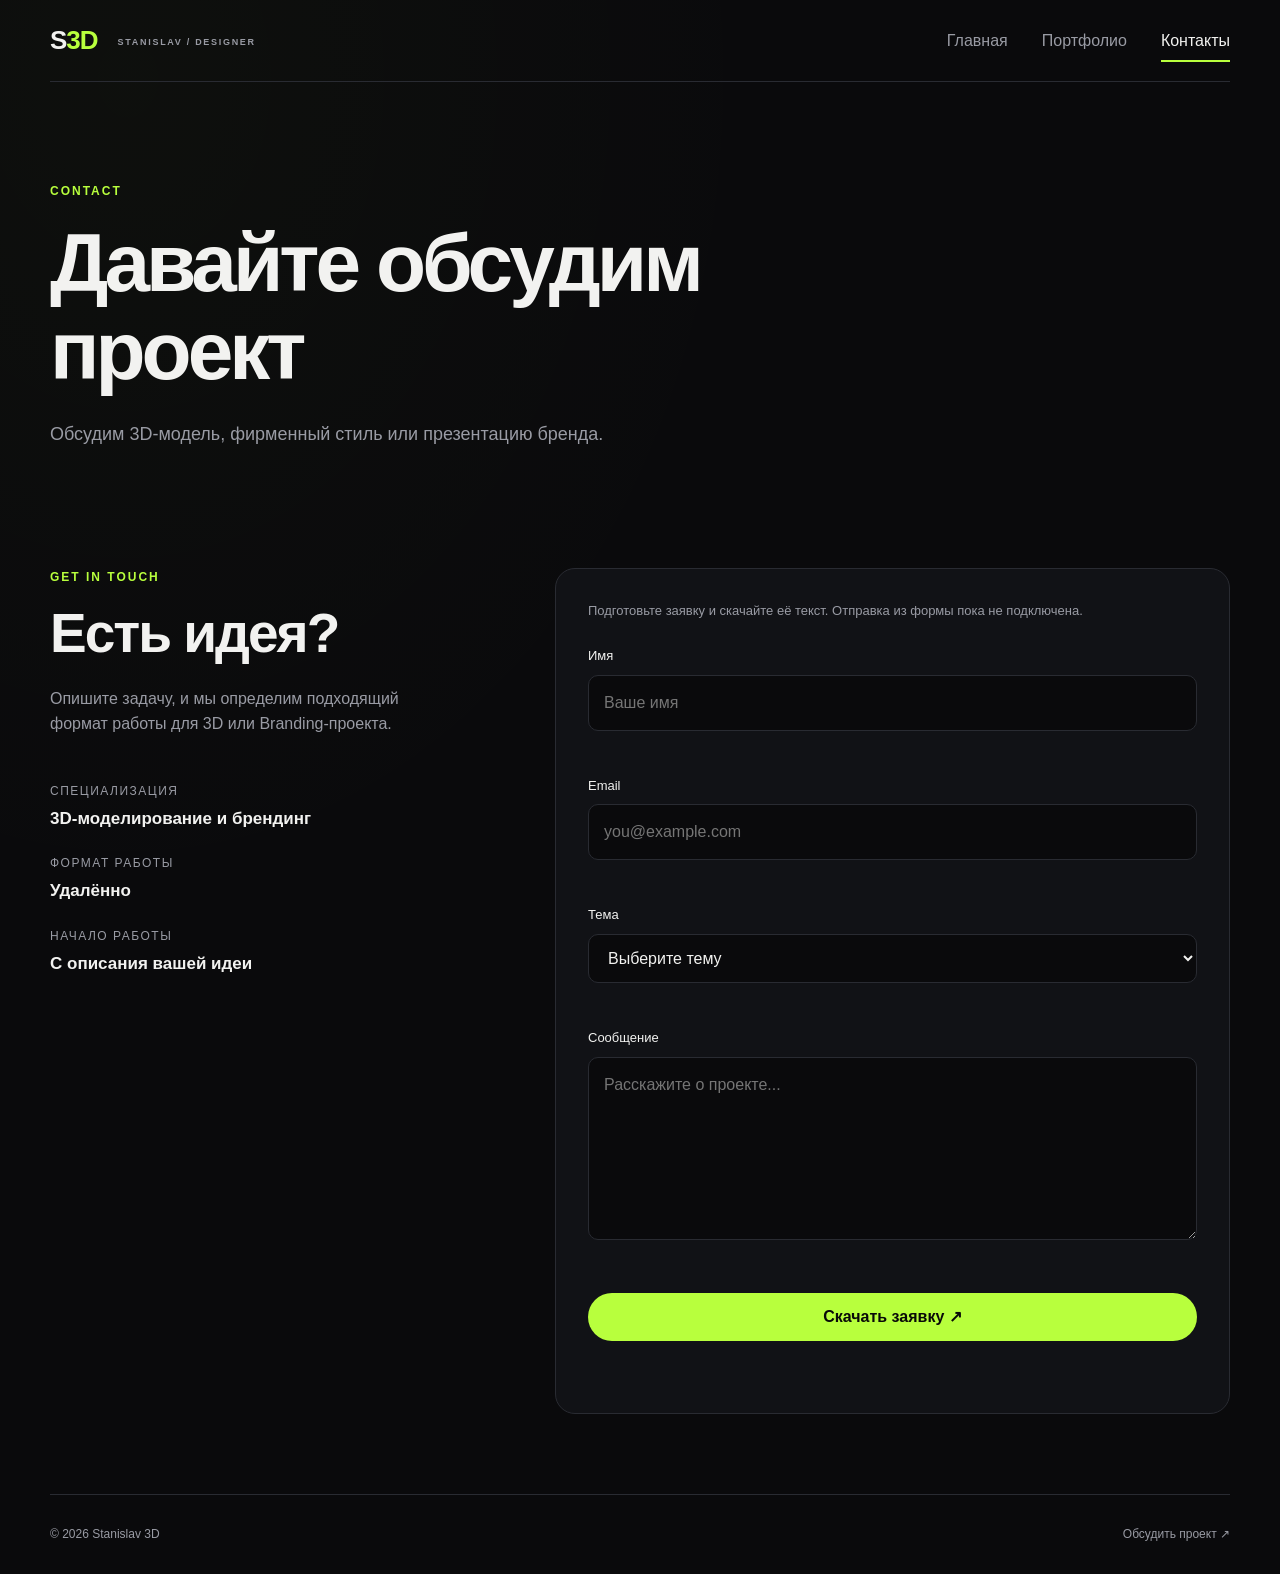
==== contacts.html @ 618aa7d1 "Initial commit" ====
<!DOCTYPE html>
<html lang="ru">
<head>
  <meta charset="UTF-8">
  <meta name="viewport" content="width=device-width, initial-scale=1.0">
  <meta name="description" content="Контакты и форма обратной связи.">
  <title>Stanislav 3D — Контакты</title>
  <link rel="icon" href="favicon.svg" type="image/svg+xml">
  <link rel="stylesheet" href="css/style.css">
</head>
<body>
  <a class="skip-link" href="#main">Перейти к содержимому</a>
  <header class="site-header">
    <a class="logo" href="index.html">S<span>3D</span></a>
    <button class="menu-toggle" aria-controls="mainNav" aria-label="Открыть меню" aria-expanded="false">☰</button>
    <nav id="mainNav" class="main-nav" aria-label="Основная навигация">
      <a href="index.html">Главная</a>
      <a href="portfolio.html">Портфолио</a>
      <a class="active" aria-current="page" href="contacts.html">Контакты</a>
    </nav>
  </header>

  <main id="main">
    <section class="page-hero">
      <p class="eyebrow">CONTACT</p>
      <h1>Давайте обсудим проект</h1>
      <p>Обсудим 3D-модель, фирменный стиль или презентацию бренда.</p>
    </section>

    <section class="section contact-section">
      <div class="contact-details">
        <p class="eyebrow">GET IN TOUCH</p>
        <h2>Есть идея?</h2>
        <p>Опишите задачу, и мы определим подходящий формат работы для 3D или Branding-проекта.</p>
        <div class="contact-list">
          <div><span>Специализация</span><strong>3D-моделирование и брендинг</strong></div>
          <div><span>Формат работы</span><strong>Удалённо</strong></div>
          <div><span>Начало работы</span><strong>С описания вашей идеи</strong></div>
        </div>
      </div>

      <form aria-describedby="formNote" id="contactForm" class="contact-form" novalidate>
        <p id="formNote" class="form-note">Подготовьте заявку и скачайте её текст. Отправка из формы пока не подключена.</p>
        <div class="form-row">
          <label for="name">Имя</label>
          <input id="name" required aria-describedby="nameError" name="name" autocomplete="name" minlength="2" maxlength="80" type="text" placeholder="Ваше имя">
          <small class="error" id="nameError"></small>
        </div>
        <div class="form-row">
          <label for="email">Email</label>
          <input id="email" required aria-describedby="emailError" name="email" autocomplete="email" maxlength="254" type="email" placeholder="you@example.com">
          <small class="error" id="emailError"></small>
        </div>
        <div class="form-row">
          <label for="subject">Тема</label>
          <select id="subject" required aria-describedby="subjectError" name="subject">
            <option value="">Выберите тему</option>
            <option value="3d">3D-моделирование</option>
            <option value="branding">Branding и фирменный стиль</option>
          </select>
          <small class="error" id="subjectError"></small>
        </div>
        <div class="form-row">
          <label for="message">Сообщение</label>
          <textarea id="message" required aria-describedby="messageError" name="message" minlength="10" maxlength="3000" rows="6" placeholder="Расскажите о проекте..."></textarea>
          <small class="error" id="messageError"></small>
        </div>
        <button class="btn btn-primary form-submit" type="submit">Скачать заявку ↗</button>
        <p id="formStatus" class="form-status" role="status"></p>
      </form>
    </section>
  </main>

  <footer class="site-footer">
    <span>© 2026 Stanislav 3D</span>
    <a href="contacts.html">Обсудить проект ↗</a>
  </footer>
  <script src="js/main.js"></script>
  <script src="js/form.js"></script>
</body>
</html>
---- css/style.css ----
:root {
  --bg: #0a0a0c;
  --surface: #111216;
  --surface-2: #17181d;
  --text: #f2f2f0;
  --muted: #999ba4;
  --line: #292b32;
  --accent: #b8ff3d;
  --danger: #ff6b6b;
  --max: 1180px;
  --radius: 20px;
}

* { box-sizing: border-box; margin: 0; padding: 0; }
html { scroll-behavior: smooth; }
body {
  background: var(--bg);
  color: var(--text);
  font-family: Arial, Helvetica, sans-serif;
  line-height: 1.6;
}
a { color: inherit; text-decoration: none; }
button, input, textarea, select { font: inherit; }
button { cursor: pointer; }

.site-header {
  width: min(var(--max), calc(100% - 40px));
  margin: 0 auto;
  min-height: 82px;
  display: flex;
  align-items: center;
  justify-content: space-between;
  border-bottom: 1px solid var(--line);
}
.logo { font-size: 26px; font-weight: 800; letter-spacing: -1px; }
.logo span { color: var(--accent); }
.main-nav { display: flex; gap: 34px; }
.main-nav a { color: var(--muted); position: relative; transition: color .25s ease; }
.main-nav a:hover, .main-nav a.active { color: var(--text); }
.main-nav a.active::after {
  content: "";
  position: absolute;
  left: 0; right: 0; bottom: -9px;
  height: 2px;
  background: var(--accent);
}
.menu-toggle { display: none; background: none; border: 0; color: var(--text); font-size: 26px; }

.hero {
  width: min(var(--max), calc(100% - 40px));
  min-height: 650px;
  margin: 0 auto;
  display: grid;
  grid-template-columns: 1.15fr .85fr;
  gap: 70px;
  align-items: center;
}
.eyebrow { color: var(--accent); font-size: 12px; letter-spacing: 2px; font-weight: 700; margin-bottom: 18px; }
.hero h1, .page-hero h1 { font-size: clamp(46px, 7vw, 82px); line-height: .98; letter-spacing: -4px; max-width: 800px; }
.hero h1 span { color: var(--accent); }
.hero-text { max-width: 590px; color: var(--muted); font-size: 18px; margin: 28px 0; }
.hero-actions { display: flex; gap: 12px; flex-wrap: wrap; }

.btn {
  display: inline-flex; align-items: center; justify-content: center;
  min-height: 48px; padding: 0 24px; border-radius: 100px;
  border: 1px solid var(--line); transition: transform .25s ease, background .25s ease, color .25s ease;
}
.btn:hover { transform: translateY(-3px); }
.btn-primary { background: var(--accent); color: #090a08; border-color: var(--accent); font-weight: 700; }
.btn-secondary { color: var(--text); background: transparent; }

.hero-slider {
  min-height: 420px; border: 1px solid var(--line); border-radius: var(--radius);
  background: linear-gradient(145deg, #17191e, #0c0d10);
  padding: 28px; display: flex; flex-direction: column; justify-content: space-between;
  overflow: hidden;
}
.slides { position: relative; min-height: 330px; }
.slide {
  position: absolute; inset: 0; opacity: 0; transform: translateX(30px);
  transition: opacity .45s ease, transform .45s ease;
  display: flex; flex-direction: column; justify-content: space-between;
}
.slide.active { opacity: 1; transform: translateX(0); }
.slide::before {
  content: ""; position: absolute; width: 180px; height: 180px; border-radius: 50%;
  background: var(--accent); filter: blur(70px); opacity: .12; right: 15%; top: 20%;
}
.slide-number { font-size: 13px; color: var(--muted); }
.slide h2 { font-size: 48px; line-height: 1; margin: 10px 0; }
.slide p, .slide span { color: var(--muted); font-size: 13px; letter-spacing: 1px; }
.slider-controls { display: flex; align-items: center; gap: 15px; }
.slider-controls button {
  width: 42px; height: 42px; border-radius: 50%; border: 1px solid var(--line);
  color: var(--text); background: transparent;
}
.slider-dots { display: flex; gap: 7px; flex: 1; }
.slider-dot { width: 22px; height: 3px; border: 0; background: var(--line); }
.slider-dot.active { background: var(--accent); }

.section { width: min(var(--max), calc(100% - 40px)); margin: 0 auto; padding: 100px 0; }
.section-heading { display: flex; justify-content: space-between; gap: 40px; margin-bottom: 45px; }
.section h2 { font-size: clamp(34px, 5vw, 55px); line-height: 1.05; letter-spacing: -2px; }
.section-note { color: var(--muted); max-width: 330px; }
.feature-grid { display: grid; grid-template-columns: repeat(3, 1fr); gap: 18px; }
.feature-card {
  background: var(--surface); border: 1px solid var(--line); border-radius: var(--radius);
  padding: 30px; min-height: 260px; transition: transform .25s ease, border-color .25s ease;
}
.feature-card:hover { transform: translateY(-7px); border-color: #464953; }
.feature-icon { color: var(--accent); font-size: 12px; letter-spacing: 2px; font-weight: 700; }
.feature-card h3 { font-size: 27px; margin: 65px 0 12px; }
.feature-card p, .showcase p { color: var(--muted); }
.showcase { display: grid; grid-template-columns: 1fr 1fr; gap: 60px; align-items: center; }
.showcase p { max-width: 560px; margin: 22px 0; }
.text-link { color: var(--accent); font-weight: 700; }
.showcase-box {
  min-height: 330px; border: 1px solid var(--line); border-radius: var(--radius);
  background: radial-gradient(circle at 50% 45%, #273020, #111216 45%, #0a0a0c 75%);
  display: grid; place-items: center; position: relative; overflow: hidden;
}
.showcase-box img { display: block; width: 100%; height: 100%; min-height: 330px; object-fit: cover; opacity: .82; }
.showcase-box span { position: absolute; bottom: 22px; left: 24px; font-size: 11px; letter-spacing: 2px; color: var(--muted); }

.page-hero { width: min(var(--max), calc(100% - 40px)); margin: 0 auto; padding: 100px 0 40px; }
.page-hero p:last-child { color: var(--muted); max-width: 600px; margin-top: 25px; font-size: 18px; }

.filters { display: flex; gap: 10px; margin-bottom: 28px; flex-wrap: wrap; }
.filter-btn { padding: 10px 20px; border-radius: 100px; border: 1px solid var(--line); background: transparent; color: var(--muted); transition: .25s; }
.filter-btn:hover, .filter-btn.active { color: #090a08; background: var(--accent); border-color: var(--accent); }
.project-grid { display: grid; grid-template-columns: repeat(2, 1fr); gap: 18px; }
.project-card { background: var(--surface); border: 1px solid var(--line); border-radius: var(--radius); overflow: hidden; animation: appear .4s ease; }
.project-card.hidden { display: none; }
.project-visual { height: 290px; display: grid; place-items: center; font-size: 58px; font-weight: 800; letter-spacing: -4px; position: relative; overflow: hidden; }
.project-visual img { width: 100%; height: 100%; object-fit: cover; object-position: center; opacity: .72; transition: transform .4s ease, opacity .4s ease; }
.project-card:hover .project-visual img { transform: scale(1.04); opacity: .9; }
.project-visual span { position: absolute; z-index: 1; }
.project-visual::after { content: ""; position: absolute; width: 180px; height: 180px; border: 1px solid #ffffff20; transform: rotate(45deg); }
.visual-3d { background: radial-gradient(circle, #30362a, #12140f 60%); }
.project-info { padding: 24px; }
.project-info span { color: var(--accent); font-size: 11px; letter-spacing: 1.5px; }
.project-info h2 { font-size: 28px; margin: 8px 0; letter-spacing: -1px; }
.project-info p { color: var(--muted); }
.render-gallery { margin-top: 110px; }
.gallery-heading { margin-bottom: 28px; }
.render-grid { display: grid; grid-template-columns: repeat(2, 1fr); gap: 18px; }
.render-item { min-height: 290px; margin: 0; border: 1px solid var(--line); border-radius: var(--radius); background: #050506; overflow: hidden; }
.render-item-wide { grid-column: span 2; }
.render-item img { display: block; width: 100%; height: 100%; min-height: 290px; object-fit: cover; transition: transform .45s ease; }
.render-item:hover img { transform: scale(1.03); }
.filterable-project.hidden { display: none; }
.branding-gallery { margin-top: 110px; }
.branding-grid { display: grid; grid-template-columns: repeat(2, 1fr); gap: 18px; }
.branding-item { min-height: 260px; margin: 0; border: 1px solid var(--line); border-radius: var(--radius); background: #050506; overflow: hidden; }
.branding-item-featured { grid-column: span 2; }
.branding-item img { display: block; width: 100%; height: 100%; min-height: 260px; object-fit: cover; transition: transform .45s ease; }
.branding-item:hover img { transform: scale(1.02); }

.three-layout { display: grid; grid-template-columns: 1.7fr .7fr; gap: 20px; }
.three-container { min-height: 560px; background: #08090b; border: 1px solid var(--line); border-radius: var(--radius); position: relative; overflow: hidden; }
.three-container canvas { display: block; width: 100%; height: 100%; }
.three-loading { position: absolute; inset: 0; display: grid; place-items: center; color: var(--muted); pointer-events: none; }
.three-info { background: var(--surface); border: 1px solid var(--line); border-radius: var(--radius); padding: 30px; align-self: stretch; }
.three-info h3 { font-size: 27px; margin: 35px 0 15px; }
.three-info p { color: var(--muted); margin-bottom: 18px; }
code { color: var(--accent); }

.contact-section { display: grid; grid-template-columns: .8fr 1.2fr; gap: 80px; }
.contact-details h2 { font-size: 55px; line-height: 1; letter-spacing: -2px; }
.contact-details > p:not(.eyebrow) { color: var(--muted); margin: 25px 0 45px; max-width: 400px; }
.contact-list { display: grid; gap: 22px; }
.contact-list div { display: grid; gap: 4px; }
.contact-list span { color: var(--muted); font-size: 12px; text-transform: uppercase; letter-spacing: 1.5px; }
.contact-list strong { font-size: 17px; }
.contact-form { background: var(--surface); border: 1px solid var(--line); border-radius: var(--radius); padding: 32px; }
.form-row { margin-bottom: 22px; }
.form-row label { display: block; font-size: 13px; margin-bottom: 8px; }
.form-row input, .form-row textarea, .form-row select {
  width: 100%; border: 1px solid var(--line); border-radius: 10px; background: var(--bg);
  color: var(--text); padding: 14px 15px; outline: none; transition: border-color .2s;
}
.form-row textarea { resize: vertical; min-height: 140px; }
.form-row input:focus, .form-row textarea:focus, .form-row select:focus { border-color: var(--accent); }
.form-row.invalid input, .form-row.invalid textarea, .form-row.invalid select { border-color: var(--danger); }
.error { display: block; color: var(--danger); min-height: 18px; margin-top: 5px; font-size: 12px; }
.form-submit { border: 0; width: 100%; }
.form-status { min-height: 25px; margin-top: 15px; font-size: 14px; }
.form-status.success { color: var(--accent); }
.form-status.error-status { color: var(--danger); }

.site-footer {
  width: min(var(--max), calc(100% - 40px)); margin: 0 auto; padding: 30px 0;
  border-top: 1px solid var(--line); display: flex; justify-content: space-between;
  color: var(--muted); font-size: 12px;
}

@keyframes appear { from { opacity: 0; transform: translateY(10px); } to { opacity: 1; transform: translateY(0); } }

@media (max-width: 850px) {
  .hero { grid-template-columns: 1fr; padding: 70px 0; }
  .hero-slider { min-height: 360px; }
  .feature-grid, .project-grid { grid-template-columns: 1fr; }
  .render-grid { grid-template-columns: 1fr; }
  .render-item-wide { grid-column: auto; }
  .branding-grid { grid-template-columns: 1fr; }
  .branding-item-featured { grid-column: auto; }
  .showcase, .contact-section, .three-layout { grid-template-columns: 1fr; }
  .section-heading { display: block; }
  .section-note { margin-top: 18px; }
}
@media (max-width: 650px) {
  .site-header { width: min(var(--max), calc(100% - 28px)); }
  .main-nav {
    position: absolute; top: 72px; left: 14px; right: 14px; z-index: 10;
    background: var(--surface); border: 1px solid var(--line); border-radius: 14px;
    padding: 15px; display: none; flex-direction: column; gap: 0;
  }
  .main-nav.open { display: flex; animation: appear .2s ease; }
  .main-nav a { padding: 12px; }
  .main-nav a.active::after { display: none; }
  .menu-toggle { display: block; }
  .hero, .section, .page-hero { width: min(var(--max), calc(100% - 28px)); }
  .hero h1, .page-hero h1 { font-size: 48px; letter-spacing: -2.5px; }
  .section { padding: 70px 0; }
  .hero { min-height: auto; }
  .contact-form { padding: 22px; }
  .three-container { min-height: 400px; }
  .site-footer { width: min(var(--max), calc(100% - 28px)); flex-direction: column; gap: 7px; }
}/* Shared finishing layer: accessible controls and responsive editorial layout. */
[hidden] { display: none !important; }
:focus-visible { outline: 2px solid var(--accent); outline-offset: 5px; }
.skip-link { position: fixed; top: -80px; left: 20px; z-index: 100; padding: 12px 20px; background: var(--accent); color: var(--bg); }
.skip-link:focus { top: 12px; }
body { background-image: radial-gradient(ellipse at 10% 5%, #b8ff3d06, transparent 40%); }
.site-header { position: relative; z-index: 20; }
.logo::after { content: 'STANISLAV / DESIGNER'; font-size: 9px; letter-spacing: 1.7px; color: var(--muted); margin-left: 20px; vertical-align: middle; }
.hero { grid-template-columns: 1fr 1fr; gap: 48px; padding: 76px 0; }
.hero h1 { font-size: clamp(58px, 6.6vw, 90px); line-height: 1.02; }
.hero h1 span { display: block; }
.hero-text { font-size: 17px; max-width: 450px; }
.hero-slider { padding: 22px; min-height: 510px; background: #111216; border-radius: 8px; }
.slides { min-height: 405px; }
.slide { pointer-events: none; transform: translateX(16px); }
.slide.active { pointer-events: auto; }
.slide::before { display: none; }
.slide-image { width: 100%; height: 245px; object-fit: contain; border-radius: 4px; }
.slide h2 { font-size: 32px; letter-spacing: -1px; }
.slide p { font-size: 10px; color: var(--accent); }
.slide-number { letter-spacing: 1.5px; font-size: 10px; }
.slider-controls { margin-top: 20px; padding-top: 18px; border-top: 1px solid var(--line); }
.slider-controls button { flex-shrink: 0; transition: border-color .2s, background .2s; }
.slider-controls button:hover { border-color: var(--accent); }
.slider-controls .slider-dot { width: 30px; height: 44px; border: none; border-radius: 0; background: linear-gradient(var(--line),var(--line)) center / 100% 3px no-repeat; }
.slider-controls .slider-dot.active { background-image: linear-gradient(var(--accent),var(--accent)); }
.section { padding: 80px 0; }
.feature-grid { grid-template-columns: repeat(2,minmax(0,1fr)); }
.feature-card { border-radius: 8px; }
.feature-card h3 { margin-top: 35px; }
.showcase { border-top: 1px solid var(--line); }
.showcase-box { border-radius: 8px; }
.showcase-box span { background: #0a0a0cee; color: var(--text); padding: 6px 10px; }
.project-visual::after { display: none; }
.project-visual img { opacity: 1; object-fit: contain; }
.project-visual span { bottom: 16px; right: 16px; background: var(--accent); color: var(--bg); padding: 8px 14px; border-radius: 30px; font-size: 12px; letter-spacing: 0; }
.project-card { border-radius: 8px; }
.results-count { color: var(--muted); font-size: 13px; margin: -12px 0 24px; }
.render-item img, .branding-item img { height: auto; min-height: 0; object-fit: contain; }
.render-item, .branding-item { min-height: 0; align-self: start; border-radius: 8px; }
.three-container { height: 560px; min-height: 0; }
.three-loading { text-align: center; padding: 28px; background: #08090be6; z-index: 1; }
.viewer-controls { display: grid; gap: 10px; margin: 25px 0; }
.viewer-controls .btn { justify-content: flex-start; border-radius: 8px; }
.viewer-controls [aria-pressed='true'] { color: var(--bg); background: var(--accent); }
.viewer-controls input { width: 100%; height: 40px; background: transparent; border: 1px solid var(--line); cursor: pointer; }
button:disabled, input:disabled { opacity: .45; cursor: wait; }
.model-status, .form-note { color: var(--muted); font-size: 13px; }
.form-note { margin-bottom: 24px; }
.form-row input, .form-row textarea, .form-row select { font-size: 16px; }
.page-hero h1 { line-height: 1.07; }
.contact-section { gap: 55px; }
.three-section { scroll-margin-top: 24px; }
@media (max-width: 1000px) { .hero { gap: 28px; } .hero h1 { font-size: 66px; } .three-layout { grid-template-columns: 1.4fr 1fr; } }
@media (max-width: 850px) { .hero, .three-layout { grid-template-columns: minmax(0,1fr); } .hero { padding-top: 55px; } .hero-slider { min-height: 500px; } .slide-image { height: 260px; } .contact-section { gap: 35px; } }
@media (max-width: 650px) { .logo::after { display: none; } .feature-grid { grid-template-columns: minmax(0,1fr); } .hero h1 { font-size: clamp(48px,12vw,68px); } .hero { gap: 42px; } .hero-slider { padding: 18px; min-height: 460px; } .slides { min-height: 360px; } .slide-image { height: 220px; } .page-hero { padding-top: 65px; } .page-hero h1 { font-size: 44px; overflow-wrap: anywhere; } .section { padding: 55px 0; } .three-container { height: 390px; } .main-nav { top: 78px; } .contact-form { padding: 20px; } .section h2 { font-size: 34px; } }
@media (prefers-reduced-motion: reduce) { *, *::before, *::after { animation: none !important; transition: none !important; scroll-behavior: auto !important; } }
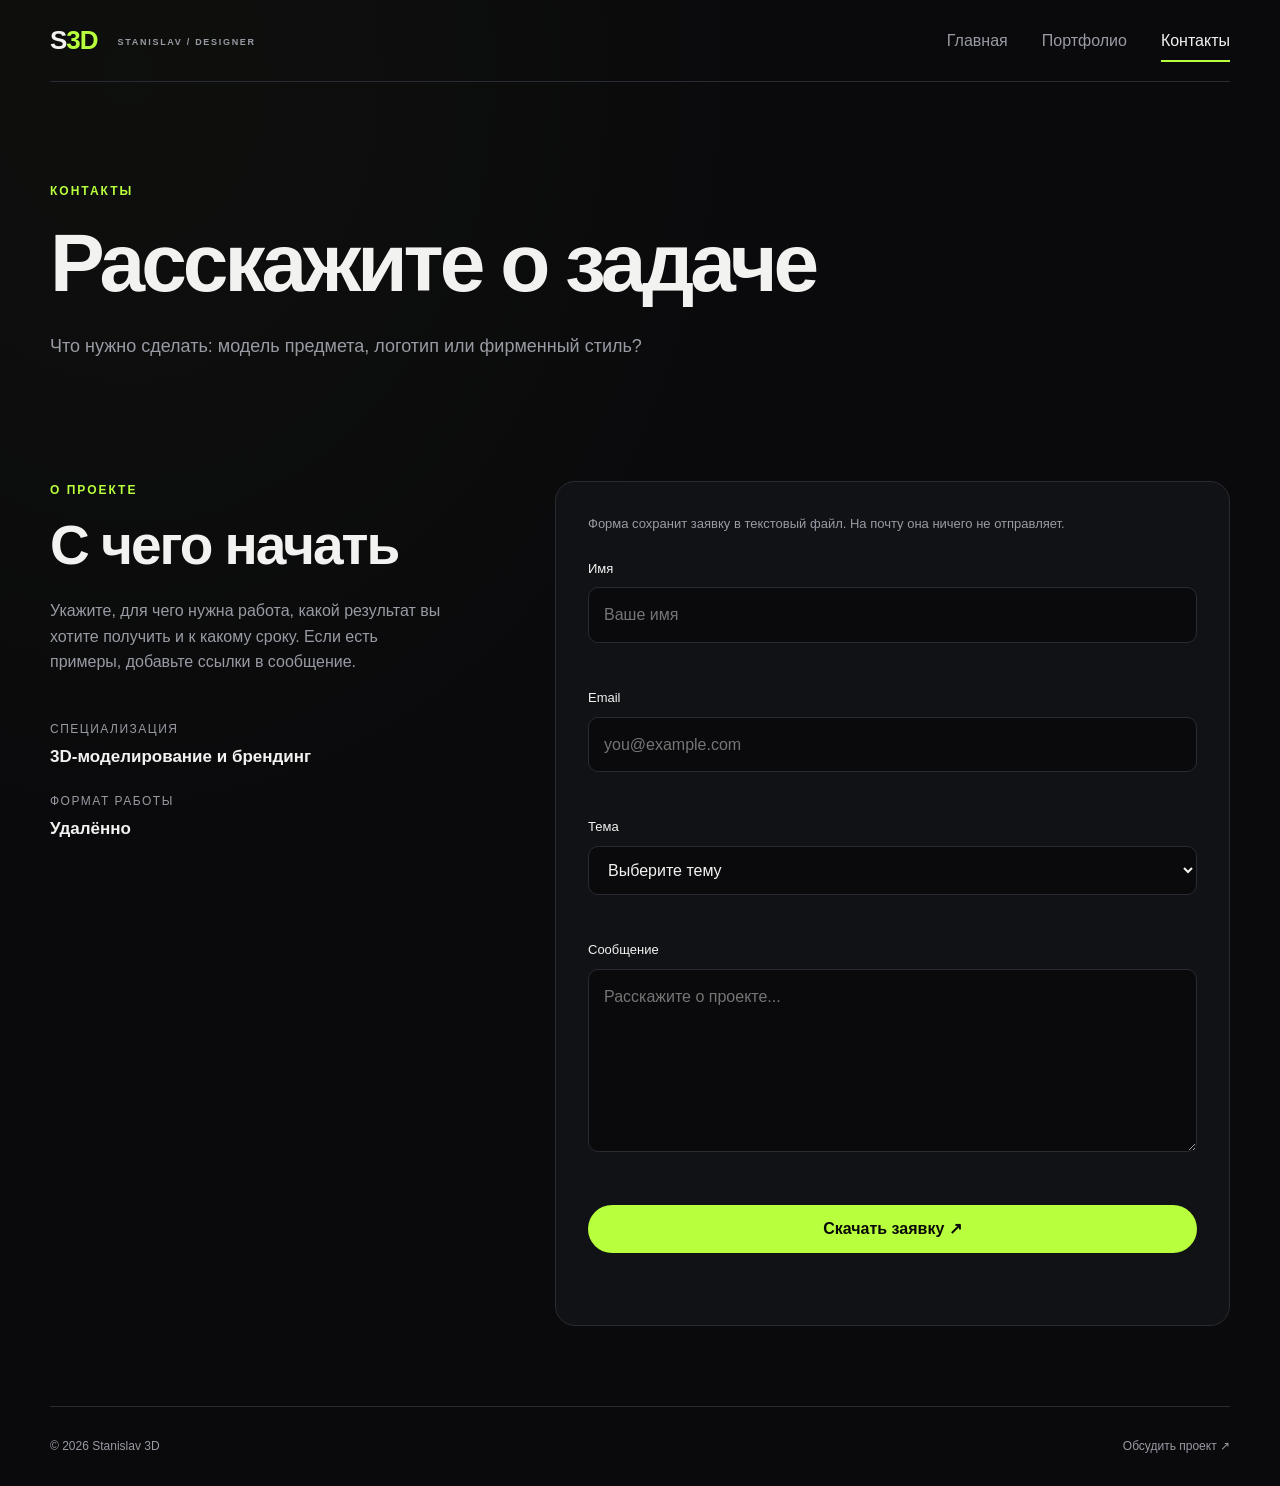
==== commit e6827b79: "Уточнить тексты портфолио и упростить документацию" ====
--- a/contacts.html
+++ b/contacts.html
@@ -1,81 +1,136 @@
-<!DOCTYPE html>
+<!doctype html>
 <html lang="ru">
-<head>
-  <meta charset="UTF-8">
-  <meta name="viewport" content="width=device-width, initial-scale=1.0">
-  <meta name="description" content="Контакты и форма обратной связи.">
-  <title>Stanislav 3D — Контакты</title>
-  <link rel="icon" href="favicon.svg" type="image/svg+xml">
-  <link rel="stylesheet" href="css/style.css">
-</head>
-<body>
-  <a class="skip-link" href="#main">Перейти к содержимому</a>
-  <header class="site-header">
-    <a class="logo" href="index.html">S<span>3D</span></a>
-    <button class="menu-toggle" aria-controls="mainNav" aria-label="Открыть меню" aria-expanded="false">☰</button>
-    <nav id="mainNav" class="main-nav" aria-label="Основная навигация">
-      <a href="index.html">Главная</a>
-      <a href="portfolio.html">Портфолио</a>
-      <a class="active" aria-current="page" href="contacts.html">Контакты</a>
-    </nav>
-  </header>
+  <head>
+    <meta charset="UTF-8" />
+    <meta name="viewport" content="width=device-width, initial-scale=1.0" />
+    <meta name="description" content="Контакты и форма обратной связи." />
+    <title>Stanislav 3D — Контакты</title>
+    <link rel="icon" href="favicon.svg" type="image/svg+xml" />
+    <link rel="stylesheet" href="css/style.css" />
+  </head>
+  <body>
+    <a class="skip-link" href="#main">Перейти к содержимому</a>
+    <header class="site-header">
+      <a class="logo" href="index.html">S<span>3D</span></a>
+      <button
+        class="menu-toggle"
+        aria-controls="mainNav"
+        aria-label="Открыть меню"
+        aria-expanded="false"
+      >
+        ☰
+      </button>
+      <nav id="mainNav" class="main-nav" aria-label="Основная навигация">
+        <a href="index.html">Главная</a>
+        <a href="portfolio.html">Портфолио</a>
+        <a class="active" aria-current="page" href="contacts.html">Контакты</a>
+      </nav>
+    </header>
 
-  <main id="main">
-    <section class="page-hero">
-      <p class="eyebrow">CONTACT</p>
-      <h1>Давайте обсудим проект</h1>
-      <p>Обсудим 3D-модель, фирменный стиль или презентацию бренда.</p>
-    </section>
+    <main id="main">
+      <section class="page-hero">
+        <p class="eyebrow">КОНТАКТЫ</p>
+        <h1>Расскажите о задаче</h1>
+        <p>Что нужно сделать: модель предмета, логотип или фирменный стиль?</p>
+      </section>
 
-    <section class="section contact-section">
-      <div class="contact-details">
-        <p class="eyebrow">GET IN TOUCH</p>
-        <h2>Есть идея?</h2>
-        <p>Опишите задачу, и мы определим подходящий формат работы для 3D или Branding-проекта.</p>
-        <div class="contact-list">
-          <div><span>Специализация</span><strong>3D-моделирование и брендинг</strong></div>
-          <div><span>Формат работы</span><strong>Удалённо</strong></div>
-          <div><span>Начало работы</span><strong>С описания вашей идеи</strong></div>
+      <section class="section contact-section">
+        <div class="contact-details">
+          <p class="eyebrow">О ПРОЕКТЕ</p>
+          <h2>С чего начать</h2>
+          <p>
+            Укажите, для чего нужна работа, какой результат вы хотите получить и
+            к какому сроку. Если есть примеры, добавьте ссылки в сообщение.
+          </p>
+          <div class="contact-list">
+            <div>
+              <span>Специализация</span
+              ><strong>3D-моделирование и брендинг</strong>
+            </div>
+            <div><span>Формат работы</span><strong>Удалённо</strong></div>
+          </div>
         </div>
-      </div>
 
-      <form aria-describedby="formNote" id="contactForm" class="contact-form" novalidate>
-        <p id="formNote" class="form-note">Подготовьте заявку и скачайте её текст. Отправка из формы пока не подключена.</p>
-        <div class="form-row">
-          <label for="name">Имя</label>
-          <input id="name" required aria-describedby="nameError" name="name" autocomplete="name" minlength="2" maxlength="80" type="text" placeholder="Ваше имя">
-          <small class="error" id="nameError"></small>
-        </div>
-        <div class="form-row">
-          <label for="email">Email</label>
-          <input id="email" required aria-describedby="emailError" name="email" autocomplete="email" maxlength="254" type="email" placeholder="you@example.com">
-          <small class="error" id="emailError"></small>
-        </div>
-        <div class="form-row">
-          <label for="subject">Тема</label>
-          <select id="subject" required aria-describedby="subjectError" name="subject">
-            <option value="">Выберите тему</option>
-            <option value="3d">3D-моделирование</option>
-            <option value="branding">Branding и фирменный стиль</option>
-          </select>
-          <small class="error" id="subjectError"></small>
-        </div>
-        <div class="form-row">
-          <label for="message">Сообщение</label>
-          <textarea id="message" required aria-describedby="messageError" name="message" minlength="10" maxlength="3000" rows="6" placeholder="Расскажите о проекте..."></textarea>
-          <small class="error" id="messageError"></small>
-        </div>
-        <button class="btn btn-primary form-submit" type="submit">Скачать заявку ↗</button>
-        <p id="formStatus" class="form-status" role="status"></p>
-      </form>
-    </section>
-  </main>
+        <form
+          aria-describedby="formNote"
+          id="contactForm"
+          class="contact-form"
+          novalidate
+        >
+          <p id="formNote" class="form-note">
+            Форма сохранит заявку в текстовый файл. На почту она ничего не
+            отправляет.
+          </p>
+          <div class="form-row">
+            <label for="name">Имя</label>
+            <input
+              id="name"
+              required
+              aria-describedby="nameError"
+              name="name"
+              autocomplete="name"
+              minlength="2"
+              maxlength="80"
+              type="text"
+              placeholder="Ваше имя"
+            />
+            <small class="error" id="nameError"></small>
+          </div>
+          <div class="form-row">
+            <label for="email">Email</label>
+            <input
+              id="email"
+              required
+              aria-describedby="emailError"
+              name="email"
+              autocomplete="email"
+              maxlength="254"
+              type="email"
+              placeholder="you@example.com"
+            />
+            <small class="error" id="emailError"></small>
+          </div>
+          <div class="form-row">
+            <label for="subject">Тема</label>
+            <select
+              id="subject"
+              required
+              aria-describedby="subjectError"
+              name="subject"
+            >
+              <option value="">Выберите тему</option>
+              <option value="3d">3D-моделирование</option>
+              <option value="branding">Брендинг и фирменный стиль</option>
+            </select>
+            <small class="error" id="subjectError"></small>
+          </div>
+          <div class="form-row">
+            <label for="message">Сообщение</label>
+            <textarea
+              id="message"
+              required
+              aria-describedby="messageError"
+              name="message"
+              minlength="10"
+              maxlength="3000"
+              rows="6"
+              placeholder="Расскажите о проекте..."
+            ></textarea>
+            <small class="error" id="messageError"></small>
+          </div>
+          <button class="btn btn-primary form-submit" type="submit">
+            Скачать заявку ↗
+          </button>
+          <p id="formStatus" class="form-status" role="status"></p>
+        </form>
+      </section>
+    </main>
 
-  <footer class="site-footer">
-    <span>© 2026 Stanislav 3D</span>
-    <a href="contacts.html">Обсудить проект ↗</a>
-  </footer>
-  <script src="js/main.js"></script>
-  <script src="js/form.js"></script>
-</body>
-</html>+    <footer class="site-footer">
+      <span>© 2026 Stanislav 3D</span>
+      <a href="contacts.html">Обсудить проект ↗</a>
+    </footer>
+    <script src="js/main.js"></script>
+    <script src="js/form.js"></script>
+  </body>
+</html>
